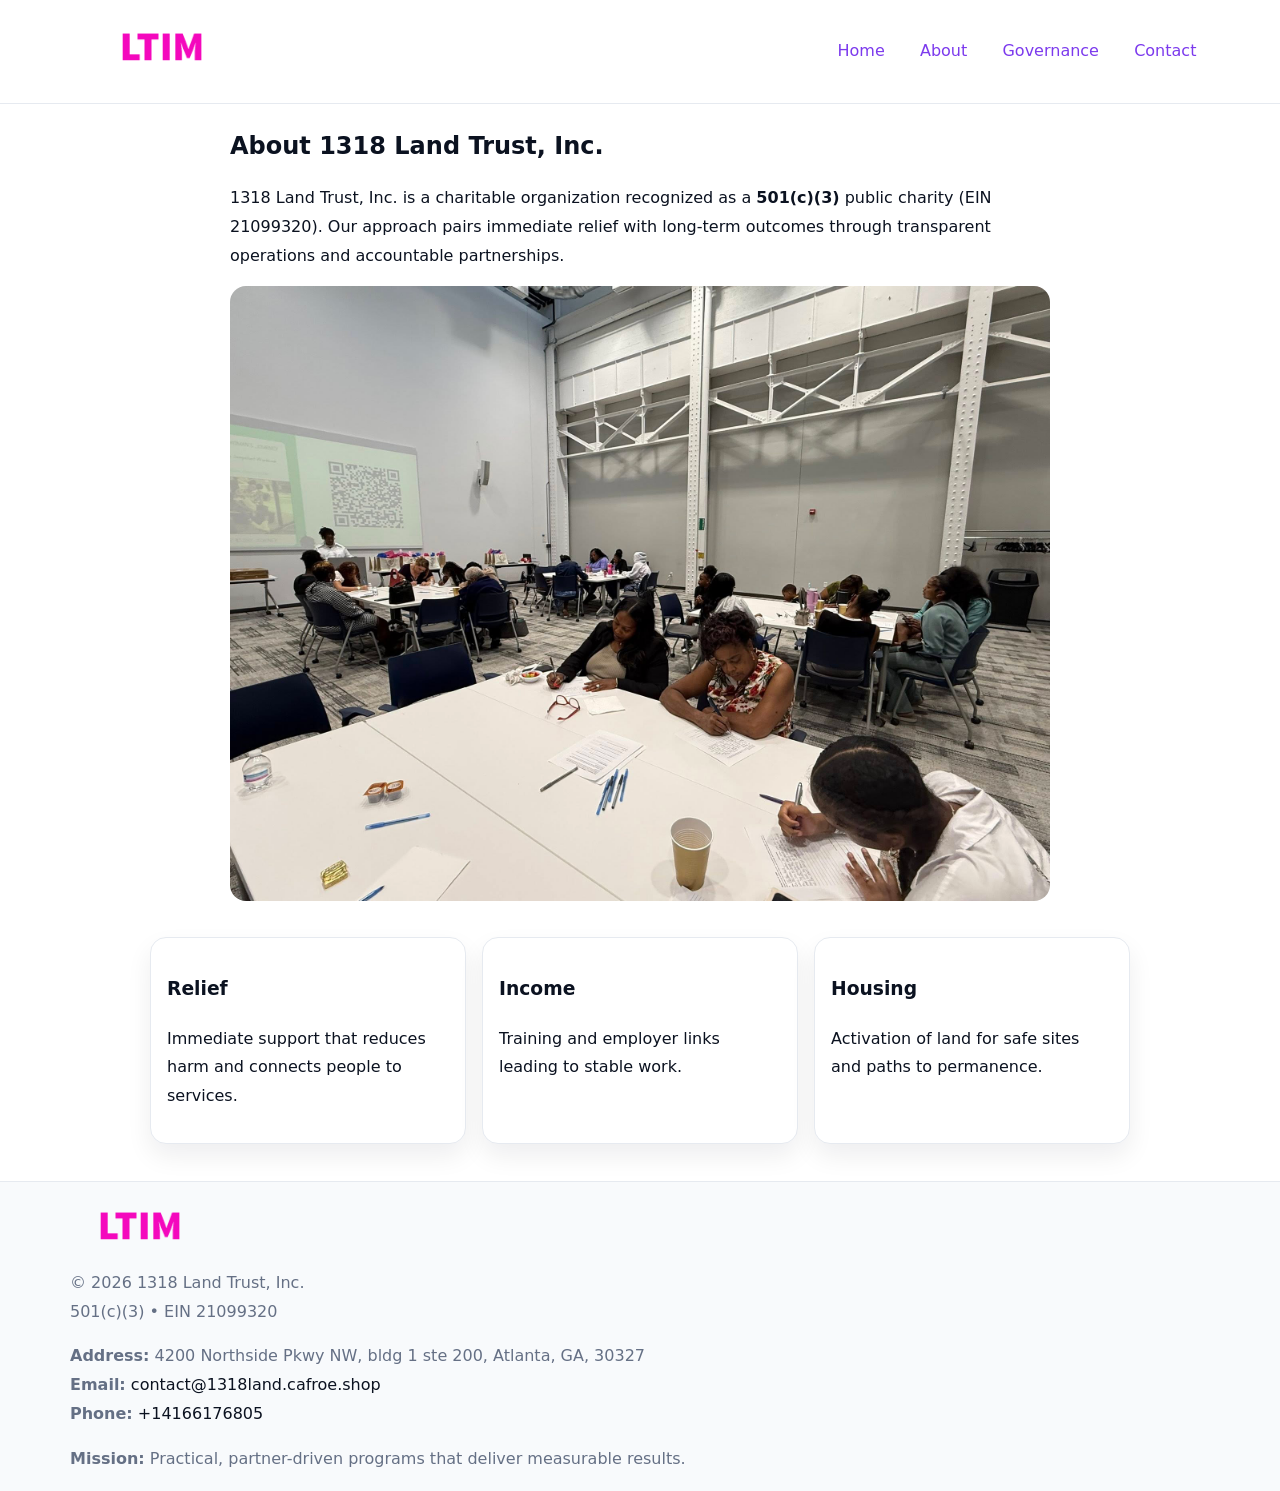
==== about.html @ 3e637218 "Initial commit" ====
<!doctype html><html lang="en"><head>
<meta charset="utf-8"/><meta name="viewport" content="width=device-width,initial-scale=1"/>
<title>1318 Land Trust, Inc. – Nonprofit • 2025</title>
<link rel="stylesheet" href="assets/styles.css"/><link rel="icon" href="images/logo.png"/>
<meta name="data-ein" content="21099320"/><meta name="data-name" content="1318 Land Trust, Inc."/>
  <meta name="description" content="We are a 501(c)(3) organization advancing community services, education, and direct relief through transparent programs, local partnerships, and measurable outcomes.">
</head><body>
<div style="position:absolute;left:-9999px;top:-9999px;opacity:0" data-uniq="{{UNIQUE_BLOB}}">
  <span>We are a 501(c)(3) organization advancing community services, education, and direct relief through transparent programs, local partnerships, and measurable outcomes.</span><svg width="12" height="12" viewBox="0 0 12 12" xmlns="http://www.w3.org/2000/svg"><circle cx="6" cy="6" r="5" fill="#9d174d"/></svg><img src="images/about.jpg" width="1" height="1" alt="" loading="lazy"/>
</div>

<header><div class="c7f17ef2ec1">
  <a href="index.html"><img src="images/logo.png" style="width:140px" alt=""></a>
  <nav><a href="index.html">Home</a><a class="active" href="about.html">About</a><a href="governance.html">Governance</a><a href="contact.html">Contact</a></nav>
</div></header>

<main class="c8330c49bf5">
  <section class="section narrow">
    <h1>About 1318 Land Trust, Inc.</h1>
    <p>1318 Land Trust, Inc. is a charitable organization recognized as a <strong>501(c)(3)</strong> public charity (EIN 21099320). Our approach pairs immediate relief with long-term outcomes through transparent operations and accountable partnerships.</p>
    <img src="images/about.jpg" alt="About our work" style="margin-top:1rem">
  </section>

  <section class="section ceec7bab66c">
    <article class="cb1a53bcb98"><h3>Relief</h3><p>Immediate support that reduces harm and connects people to services.</p></article>
    <article class="cb1a53bcb98"><h3>Income</h3><p>Training and employer links leading to stable work.</p></article>
    <article class="cb1a53bcb98"><h3>Housing</h3><p>Activation of land for safe sites and paths to permanence.</p></article>
  </section>
</main>

<footer>
  <div class="footer">
    <div class="cc576ac56db">
      <div class="fcol"><img src="images/logo.png" style="width:140px;margin-bottom:.4rem" alt=""><div class="small">© <span id="year"></span> 1318 Land Trust, Inc.</div><div class="small">501(c)(3) • EIN 21099320</div></div>
      <div class="fcol"><div class="small"><strong>Address:</strong> 4200 Northside Pkwy NW, bldg 1 ste 200, Atlanta, GA, 30327</div><div class="small"><strong>Email:</strong> <a href="mailto:contact@1318land.cafroe.shop">contact@1318land.cafroe.shop</a></div><div class="small"><strong>Phone:</strong> <a href="tel:+14166176805">+14166176805</a></div></div>
      <div class="fcol"><div class="small"><strong>Mission:</strong> Practical, partner-driven programs that deliver measurable results.</div></div>
    </div>
  </div>
</footer>
<script>(()=>{const y=document.getElementById('year');if(y)y.textContent=new Date().getFullYear()})();</script>
</body></html>
---- assets/styles.css ----
:root{
  --ink:#0b1220;--muted:#657085;--paper:#ffffff;--line:#e6eaf0;
  --brand:#7c3aed;--brand-ink:#5b21b6;--soft:#f5f3ff;
  --r:16px;--sh:0 12px 26px rgba(11,18,32,.07)
}
*{box-sizing:border-box}
html,body{height:100%}
body{
  margin:0;color:var(--ink);background:var(--paper);
  font-family:Inter,system-ui,Arial,sans-serif;line-height:1.8;
  -webkit-text-size-adjust:100%
}
img{max-width:100%;height:auto;display:block;border-radius:var(--r)}
a{color:var(--brand);text-decoration:none}
a:hover{text-decoration:underline}

/* ---------- TOP NAV ---------- */
header{position:sticky;top:0;z-index:10;background:#fff;border-bottom:1px solid var(--line)}
.c7f17ef2ec1{
  width:min(1140px,94%);margin:0 auto;padding:.7rem 0;
  display:flex;justify-content:space-between;align-items:center;gap:.6rem;
  flex-wrap:wrap; /* cho mobile */
}
.c7f17ef2ec1 a{margin-left:.5rem;padding:.55rem .85rem;border-radius:999px}
.c7f17ef2ec1 a:hover{background:var(--soft);text-decoration:none}

/* ---------- CONTAINER ---------- */
.c8330c49bf5{width:min(980px,92%);margin:0 auto}

/* ---------- HERO (CENTERED) ---------- */
.c9d709139f2{background:linear-gradient(180deg,var(--soft),#fff 60%);border-bottom:1px solid var(--line)}
.c9d709139f2 .c8330c49bf5{
  text-align:center;padding:1.2rem 0;display:grid;gap:.9rem;justify-items:center
}
.c9d709139f2 h1{font-size:clamp(1.6rem,4.5vw,2.6rem);margin:.25rem 0}
.c9d709139f2 p.lead{color:var(--muted);max-width:48rem;margin:0 auto;padding:0 .4rem}
.c9d709139f2 img{max-width:820px;box-shadow:var(--sh)}

/* ---------- SECTIONS ---------- */
.section{padding:1.1rem 0}
.narrow{max-width:820px;margin:0 auto}
.ceec7bab66c{display:grid;grid-template-columns:1fr;gap:1rem}
.cb1a53bcb98{border:1px solid var(--line);border-radius:var(--r);background:#fff;padding:1rem;box-shadow:var(--sh)}
h1{margin:.2rem 0 .4rem}
h2{font-size:clamp(1.1rem,3.6vw,1.6rem);margin:.2rem 0 .35rem}

/* ---------- FEATURE ROWS ---------- */
.feature{
  display:grid;grid-template-columns:120px 1fr;gap:.9rem;align-items:center;
  border:1px dashed var(--line);border-radius:12px;padding:.9rem
}
.thumb{width:120px;height:120px;object-fit:cover;border-radius:12px;border:1px solid var(--line)}

/* ---------- TIMELINE ---------- */
.timeline{list-style:none;margin:.6rem 0 0;padding:0}
.timeline li{position:relative;padding-left:1.25rem;margin:.45rem 0}
.timeline li::before{
  content:"";position:absolute;left:.25rem;top:.58rem;width:.5rem;height:.5rem;border-radius:999px;background:var(--brand)
}

/* ---------- FOOTER ---------- */
footer{border-top:1px solid var(--line);background:#f8fafc;margin-top:1.2rem}
.footer{width:min(1140px,94%);margin:0 auto;padding:1.1rem 0;display:grid;gap:1rem}
.cc576ac56db{display:grid;grid-template-columns:1fr;gap:1rem}
.fcol .small{color:var(--muted)}
.fcol a{color:var(--ink)} .fcol a:hover{color:var(--brand-ink)}

/* ---------- FORM (mobile-first) ---------- */
button,input,textarea,select{font:inherit}
.contact-form{display:grid;grid-template-columns:1fr;gap:12px;max-width:820px}
.contact-form .row-2{display:grid;grid-template-columns:1fr 1fr;gap:12px}
.contact-form input,.contact-form textarea{
  width:100%;padding:.9rem 1rem;border:1px solid var(--line);border-radius:var(--r);
  min-height:44px;background:#fff
}
.contact-form textarea{resize:vertical}
.contact-form button{
  width:auto;justify-self:start;padding:.95rem 1.4rem;background:var(--brand);color:#fff;
  border:0;border-radius:var(--r);cursor:pointer
}
.contact-form button:hover{background:var(--brand-ink)}

/* ---------- RESPONSIVE BREAKPOINTS ---------- */
/* >= 880px: lưới 3 cột, thumbnail lớn hơn */
@media (min-width:880px){
  .ceec7bab66c{grid-template-columns:repeat(3,1fr)}
  .feature{grid-template-columns:140px 1fr}
  .thumb{width:140px;height:140px}
  .c9d709139f2 .c8330c49bf5{padding:1.6rem 0;gap:1rem}
}
/* <= 720px: giảm spacing, ảnh thumb nhỏ, chữ dễ đọc */
@media (max-width:720px){
  .feature{grid-template-columns:1fr}
  .thumb{width:96px;height:96px;justify-self:center}
  .cb1a53bcb98{padding:.85rem}
  .section{padding:.9rem 0}
  .c7f17ef2ec1{justify-content:center}
}
/* <= 640px: form 1 cột */
@media (max-width:640px){
  .contact-form .row-2{grid-template-columns:1fr}
  .c9d709139f2 img{border-radius:12px}
}
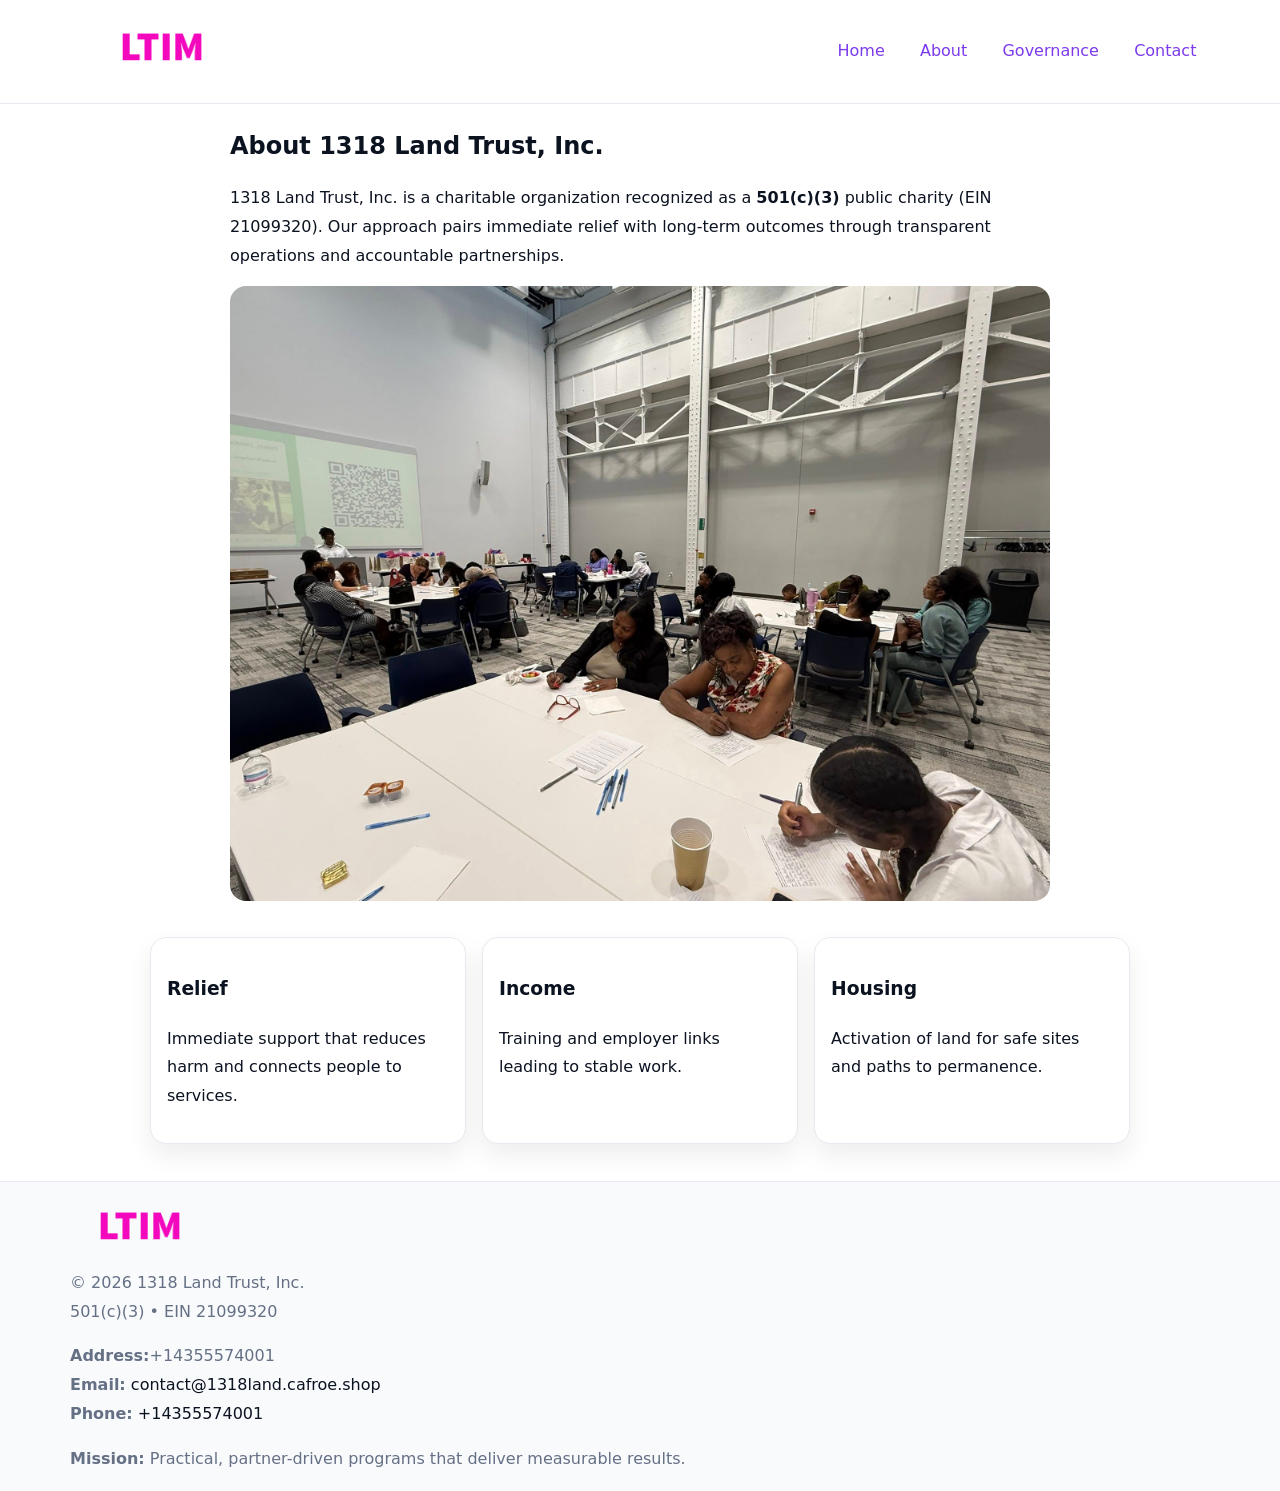
==== commit 78a760a3: "Update phone number to +14355574001 (auto script)" ====
--- a/about.html
+++ b/about.html
@@ -32,10 +32,10 @@
   <div class="footer">
     <div class="cc576ac56db">
       <div class="fcol"><img src="images/logo.png" style="width:140px;margin-bottom:.4rem" alt=""><div class="small">© <span id="year"></span> 1318 Land Trust, Inc.</div><div class="small">501(c)(3) • EIN 21099320</div></div>
-      <div class="fcol"><div class="small"><strong>Address:</strong> 4200 Northside Pkwy NW, bldg 1 ste 200, Atlanta, GA, 30327</div><div class="small"><strong>Email:</strong> <a href="mailto:contact@1318land.cafroe.shop">contact@1318land.cafroe.shop</a></div><div class="small"><strong>Phone:</strong> <a href="tel:+14166176805">+14166176805</a></div></div>
+      <div class="fcol"><div class="small"><strong>Address:</strong>+14355574001</div><div class="small"><strong>Email:</strong> <a href="mailto:contact@1318land.cafroe.shop">contact@1318land.cafroe.shop</a></div><div class="small"><strong>Phone:</strong> <a href="tel:+14355574001">+14355574001</a></div></div>
       <div class="fcol"><div class="small"><strong>Mission:</strong> Practical, partner-driven programs that deliver measurable results.</div></div>
     </div>
   </div>
 </footer>
 <script>(()=>{const y=document.getElementById('year');if(y)y.textContent=new Date().getFullYear()})();</script>
-</body></html>
+</body></html>
